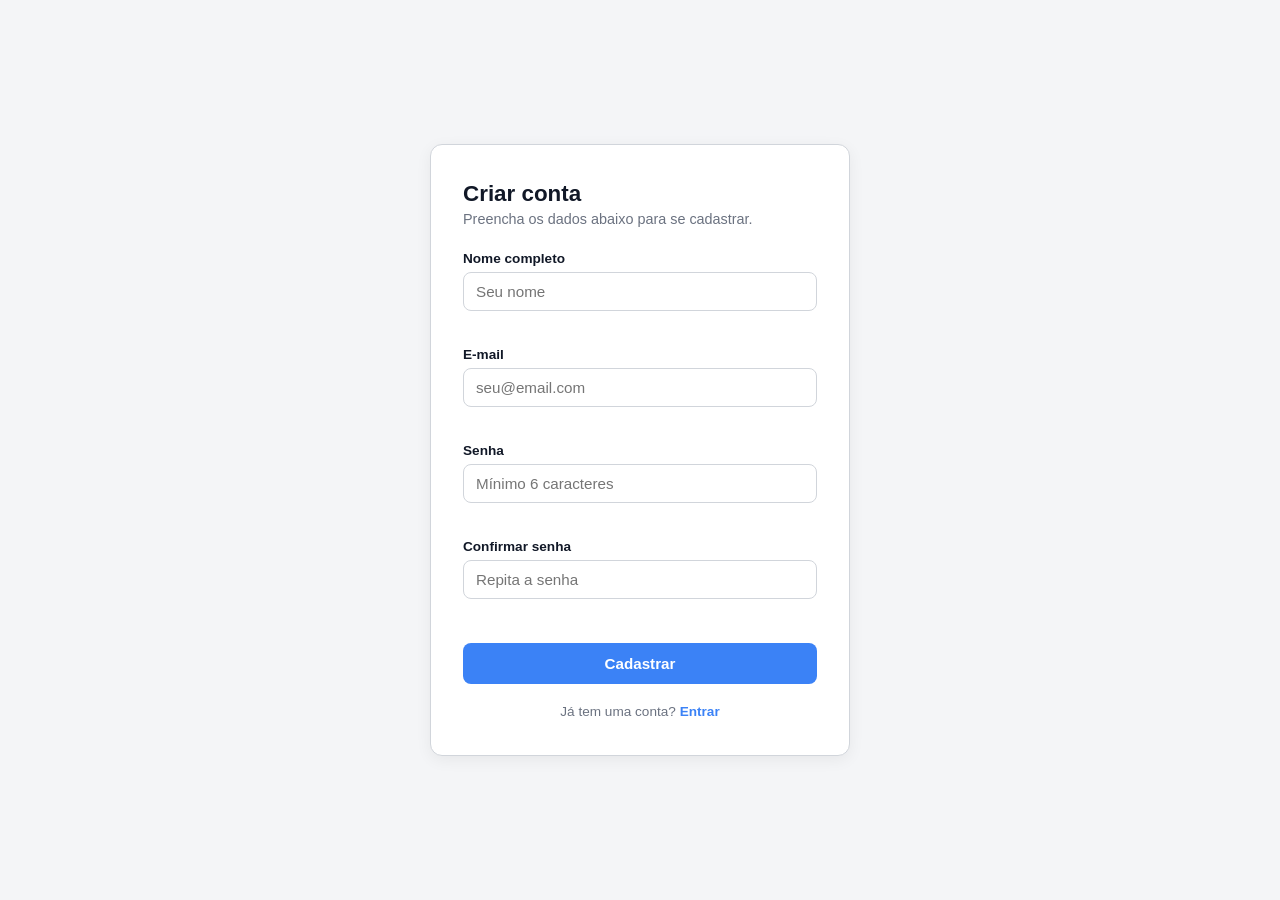
==== cadastro-usuario.html @ ff109d44 "cadastro do usuario no site" ====
<!DOCTYPE html>
<html lang="pt-BR">
<head>
<meta charset="UTF-8">
<meta name="viewport" content="width=device-width, initial-scale=1.0">
<title>Cadastro de Usuário</title>
<style>
  :root {
    --bg: #f4f5f7;
    --accent: #3b82f6;
    --accent-hover: #2563eb;
    --card-bg: #ffffff;
    --text-main: #111827;
    --text-muted: #6b7280;
    --border: #d1d5db;
    --error: #dc2626;
    --success: #16a34a;
  }

  * { box-sizing: border-box; }

  body {
    margin: 0;
    min-height: 100vh;
    font-family: "Segoe UI", Roboto, Arial, sans-serif;
    background: var(--bg);
    color: var(--text-main);
    display: flex;
    align-items: center;
    justify-content: center;
    padding: 24px;
  }

  .card {
    background: var(--card-bg);
    border: 1px solid var(--border);
    border-radius: 12px;
    padding: 36px 32px;
    width: 100%;
    max-width: 420px;
    box-shadow: 0 4px 16px rgba(0,0,0,0.06);
  }

  .card h1 {
    margin: 0 0 4px 0;
    font-size: 1.4rem;
  }

  .card p.subtitle {
    margin: 0 0 24px 0;
    color: var(--text-muted);
    font-size: 0.9rem;
  }

  form {
    display: flex;
    flex-direction: column;
    gap: 16px;
  }

  .field {
    display: flex;
    flex-direction: column;
    gap: 6px;
  }

  .field label {
    font-size: 0.85rem;
    font-weight: 600;
  }

  .field input {
    padding: 10px 12px;
    border: 1px solid var(--border);
    border-radius: 8px;
    font-size: 0.95rem;
    outline: none;
    transition: border-color 0.15s ease;
  }

  .field input:focus {
    border-color: var(--accent);
  }

  .field input.invalid {
    border-color: var(--error);
  }

  .field .error-msg {
    font-size: 0.78rem;
    color: var(--error);
    min-height: 14px;
  }

  .btn-submit {
    margin-top: 8px;
    background: var(--accent);
    color: #fff;
    border: none;
    border-radius: 8px;
    padding: 12px;
    font-size: 0.95rem;
    font-weight: 600;
    cursor: pointer;
    transition: background 0.15s ease;
  }

  .btn-submit:hover {
    background: var(--accent-hover);
  }

  .btn-submit:disabled {
    opacity: 0.6;
    cursor: not-allowed;
  }

  .status-msg {
    margin-top: 14px;
    font-size: 0.88rem;
    text-align: center;
    display: none;
  }

  .status-msg.success {
    color: var(--success);
    display: block;
  }

  .status-msg.error {
    color: var(--error);
    display: block;
  }

  .login-link {
    margin-top: 20px;
    text-align: center;
    font-size: 0.85rem;
    color: var(--text-muted);
  }

  .login-link a {
    color: var(--accent);
    text-decoration: none;
    font-weight: 600;
  }

  .login-link a:hover {
    text-decoration: underline;
  }
</style>
</head>
<body>

  <div class="card">
    <h1>Criar conta</h1>
    <p class="subtitle">Preencha os dados abaixo para se cadastrar.</p>

    <form id="cadastroForm" novalidate>
      <div class="field">
        <label for="nome">Nome completo</label>
        <input type="text" id="nome" name="nome" placeholder="Seu nome" autocomplete="name">
        <span class="error-msg" id="erroNome"></span>
      </div>

      <div class="field">
        <label for="email">E-mail</label>
        <input type="email" id="email" name="email" placeholder="seu@email.com" autocomplete="email">
        <span class="error-msg" id="erroEmail"></span>
      </div>

      <div class="field">
        <label for="senha">Senha</label>
        <input type="password" id="senha" name="senha" placeholder="Mínimo 6 caracteres" autocomplete="new-password">
        <span class="error-msg" id="erroSenha"></span>
      </div>

      <div class="field">
        <label for="confirmarSenha">Confirmar senha</label>
        <input type="password" id="confirmarSenha" name="confirmarSenha" placeholder="Repita a senha" autocomplete="new-password">
        <span class="error-msg" id="erroConfirmarSenha"></span>
      </div>

      <button type="submit" class="btn-submit" id="btnSubmit">Cadastrar</button>

      <div class="status-msg" id="statusMsg"></div>
    </form>

    <div class="login-link">
      Já tem uma conta? <a href="dashboard.html">Entrar</a>
    </div>
  </div>

  <script>
    const form = document.getElementById("cadastroForm");
    const statusMsg = document.getElementById("statusMsg");
    const btnSubmit = document.getElementById("btnSubmit");

    const campos = {
      nome: document.getElementById("nome"),
      email: document.getElementById("email"),
      senha: document.getElementById("senha"),
      confirmarSenha: document.getElementById("confirmarSenha"),
    };

    function limparErro(campo) {
      campo.classList.remove("invalid");
      document.getElementById("erro" + capitalize(campo.name)).textContent = "";
    }

    function mostrarErro(campo, mensagem) {
      campo.classList.add("invalid");
      document.getElementById("erro" + capitalize(campo.name)).textContent = mensagem;
    }

    function capitalize(str) {
      return str.charAt(0).toUpperCase() + str.slice(1);
    }

    function validarEmail(email) {
      return /^[^\s@]+@[^\s@]+\.[^\s@]+$/.test(email);
    }

    function usuarioJaExiste(email) {
      const usuarios = JSON.parse(localStorage.getItem("usuariosCadastrados") || "[]");
      return usuarios.some(u => u.email.toLowerCase() === email.toLowerCase());
    }

    function salvarUsuario(usuario) {
      const usuarios = JSON.parse(localStorage.getItem("usuariosCadastrados") || "[]");
      usuarios.push(usuario);
      localStorage.setItem("usuariosCadastrados", JSON.stringify(usuarios));
    }

    form.addEventListener("submit", function (e) {
      e.preventDefault();

      Object.values(campos).forEach(limparErro);
      statusMsg.className = "status-msg";
      statusMsg.textContent = "";

      let valido = true;

      const nome = campos.nome.value.trim();
      const email = campos.email.value.trim();
      const senha = campos.senha.value;
      const confirmarSenha = campos.confirmarSenha.value;

      if (nome.length < 3) {
        mostrarErro(campos.nome, "Informe seu nome completo.");
        valido = false;
      }

      if (!validarEmail(email)) {
        mostrarErro(campos.email, "Informe um e-mail válido.");
        valido = false;
      } else if (usuarioJaExiste(email)) {
        mostrarErro(campos.email, "Este e-mail já está cadastrado.");
        valido = false;
      }

      if (senha.length < 6) {
        mostrarErro(campos.senha, "A senha deve ter ao menos 6 caracteres.");
        valido = false;
      }

      if (confirmarSenha !== senha || confirmarSenha === "") {
        mostrarErro(campos.confirmarSenha, "As senhas não coincidem.");
        valido = false;
      }

      if (!valido) return;

      // Simulação de cadastro local.
      // Troque por uma chamada real à API/backend quando integrar.
      btnSubmit.disabled = true;
      btnSubmit.textContent = "Cadastrando...";

      setTimeout(() => {
        salvarUsuario({ nome, email });
        localStorage.setItem("usuarioLogado", JSON.stringify({ nome }));

        statusMsg.classList.add("success");
        statusMsg.textContent = "Cadastro realizado com sucesso! Redirecionando...";

        setTimeout(() => {
          window.location.href = "dashboard.html";
        }, 1200);
      }, 600);
    });
  </script>

</body>
</html>
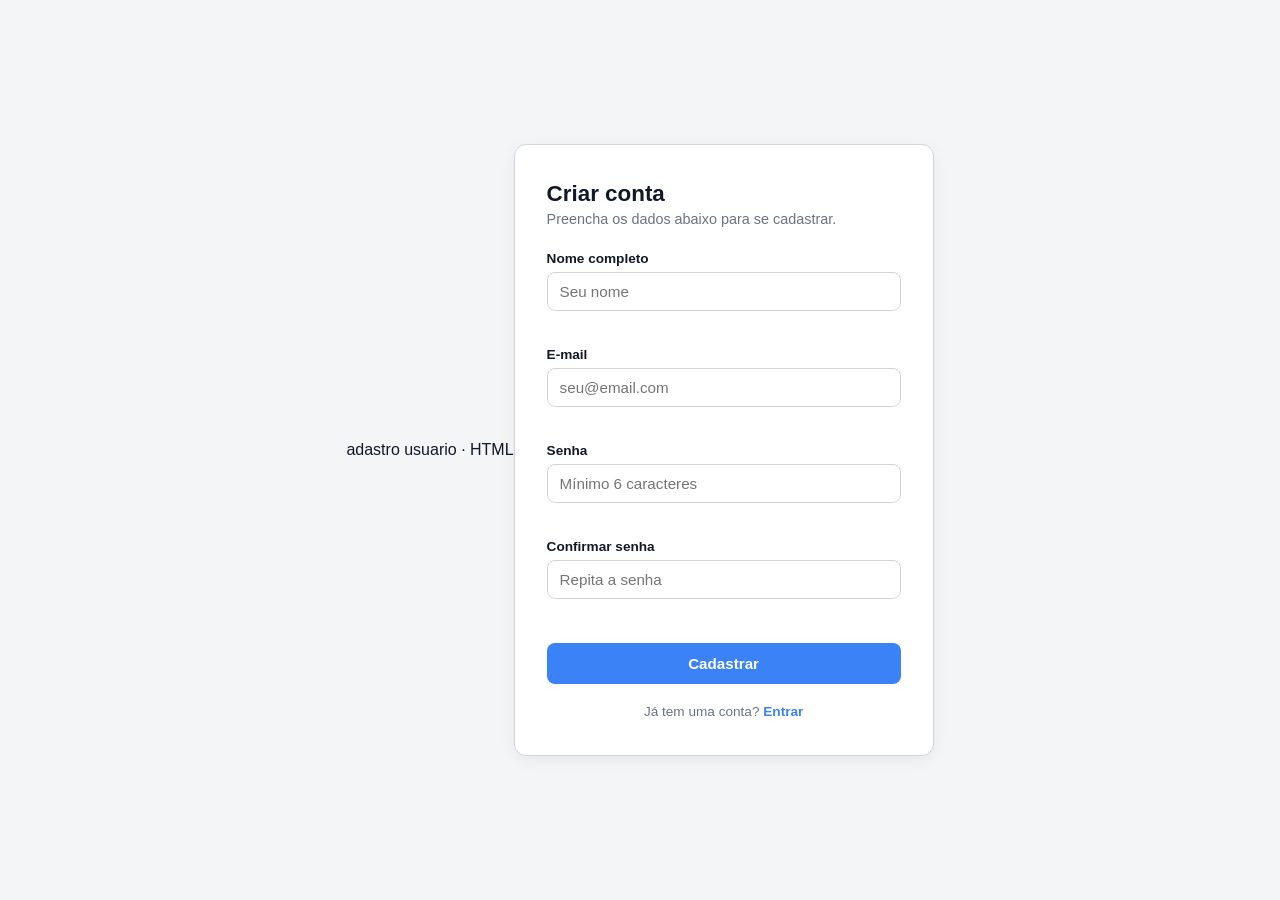
==== commit cc8539ef: "Merge pull request #1 from marcellegg/fix/revisao-completa Fix/revisao completa" ====
--- a/cadastro-usuario.html
+++ b/cadastro-usuario.html
@@ -1,3 +1,4 @@
+adastro usuario · HTML
 <!DOCTYPE html>
 <html lang="pt-BR">
 <head>
@@ -16,9 +17,9 @@
     --error: #dc2626;
     --success: #16a34a;
   }
-
+ 
   * { box-sizing: border-box; }
-
+ 
   body {
     margin: 0;
     min-height: 100vh;
@@ -30,7 +31,7 @@
     justify-content: center;
     padding: 24px;
   }
-
+ 
   .card {
     background: var(--card-bg);
     border: 1px solid var(--border);
@@ -40,35 +41,35 @@
     max-width: 420px;
     box-shadow: 0 4px 16px rgba(0,0,0,0.06);
   }
-
+ 
   .card h1 {
     margin: 0 0 4px 0;
     font-size: 1.4rem;
   }
-
+ 
   .card p.subtitle {
     margin: 0 0 24px 0;
     color: var(--text-muted);
     font-size: 0.9rem;
   }
-
+ 
   form {
     display: flex;
     flex-direction: column;
     gap: 16px;
   }
-
+ 
   .field {
     display: flex;
     flex-direction: column;
     gap: 6px;
   }
-
+ 
   .field label {
     font-size: 0.85rem;
     font-weight: 600;
   }
-
+ 
   .field input {
     padding: 10px 12px;
     border: 1px solid var(--border);
@@ -77,21 +78,21 @@
     outline: none;
     transition: border-color 0.15s ease;
   }
-
+ 
   .field input:focus {
     border-color: var(--accent);
   }
-
+ 
   .field input.invalid {
     border-color: var(--error);
   }
-
+ 
   .field .error-msg {
     font-size: 0.78rem;
     color: var(--error);
     min-height: 14px;
   }
-
+ 
   .btn-submit {
     margin-top: 8px;
     background: var(--accent);
@@ -104,152 +105,152 @@
     cursor: pointer;
     transition: background 0.15s ease;
   }
-
+ 
   .btn-submit:hover {
     background: var(--accent-hover);
   }
-
+ 
   .btn-submit:disabled {
     opacity: 0.6;
     cursor: not-allowed;
   }
-
+ 
   .status-msg {
     margin-top: 14px;
     font-size: 0.88rem;
     text-align: center;
     display: none;
   }
-
+ 
   .status-msg.success {
     color: var(--success);
     display: block;
   }
-
+ 
   .status-msg.error {
     color: var(--error);
     display: block;
   }
-
+ 
   .login-link {
     margin-top: 20px;
     text-align: center;
     font-size: 0.85rem;
     color: var(--text-muted);
   }
-
+ 
   .login-link a {
     color: var(--accent);
     text-decoration: none;
     font-weight: 600;
   }
-
+ 
   .login-link a:hover {
     text-decoration: underline;
   }
 </style>
 </head>
 <body>
-
+ 
   <div class="card">
     <h1>Criar conta</h1>
     <p class="subtitle">Preencha os dados abaixo para se cadastrar.</p>
-
+ 
     <form id="cadastroForm" novalidate>
       <div class="field">
         <label for="nome">Nome completo</label>
         <input type="text" id="nome" name="nome" placeholder="Seu nome" autocomplete="name">
         <span class="error-msg" id="erroNome"></span>
       </div>
-
+ 
       <div class="field">
         <label for="email">E-mail</label>
         <input type="email" id="email" name="email" placeholder="seu@email.com" autocomplete="email">
         <span class="error-msg" id="erroEmail"></span>
       </div>
-
+ 
       <div class="field">
         <label for="senha">Senha</label>
         <input type="password" id="senha" name="senha" placeholder="Mínimo 6 caracteres" autocomplete="new-password">
         <span class="error-msg" id="erroSenha"></span>
       </div>
-
+ 
       <div class="field">
         <label for="confirmarSenha">Confirmar senha</label>
         <input type="password" id="confirmarSenha" name="confirmarSenha" placeholder="Repita a senha" autocomplete="new-password">
         <span class="error-msg" id="erroConfirmarSenha"></span>
       </div>
-
+ 
       <button type="submit" class="btn-submit" id="btnSubmit">Cadastrar</button>
-
+ 
       <div class="status-msg" id="statusMsg"></div>
     </form>
-
+ 
     <div class="login-link">
-      Já tem uma conta? <a href="dashboard.html">Entrar</a>
+      Já tem uma conta? <a href="index.html">Entrar</a>
     </div>
   </div>
-
+ 
   <script>
     const form = document.getElementById("cadastroForm");
     const statusMsg = document.getElementById("statusMsg");
     const btnSubmit = document.getElementById("btnSubmit");
-
+ 
     const campos = {
       nome: document.getElementById("nome"),
       email: document.getElementById("email"),
       senha: document.getElementById("senha"),
       confirmarSenha: document.getElementById("confirmarSenha"),
     };
-
+ 
     function limparErro(campo) {
       campo.classList.remove("invalid");
       document.getElementById("erro" + capitalize(campo.name)).textContent = "";
     }
-
+ 
     function mostrarErro(campo, mensagem) {
       campo.classList.add("invalid");
       document.getElementById("erro" + capitalize(campo.name)).textContent = mensagem;
     }
-
+ 
     function capitalize(str) {
       return str.charAt(0).toUpperCase() + str.slice(1);
     }
-
+ 
     function validarEmail(email) {
       return /^[^\s@]+@[^\s@]+\.[^\s@]+$/.test(email);
     }
-
+ 
     function usuarioJaExiste(email) {
       const usuarios = JSON.parse(localStorage.getItem("usuariosCadastrados") || "[]");
       return usuarios.some(u => u.email.toLowerCase() === email.toLowerCase());
     }
-
+ 
     function salvarUsuario(usuario) {
       const usuarios = JSON.parse(localStorage.getItem("usuariosCadastrados") || "[]");
       usuarios.push(usuario);
       localStorage.setItem("usuariosCadastrados", JSON.stringify(usuarios));
     }
-
+ 
     form.addEventListener("submit", function (e) {
       e.preventDefault();
-
+ 
       Object.values(campos).forEach(limparErro);
       statusMsg.className = "status-msg";
       statusMsg.textContent = "";
-
+ 
       let valido = true;
-
+ 
       const nome = campos.nome.value.trim();
       const email = campos.email.value.trim();
       const senha = campos.senha.value;
       const confirmarSenha = campos.confirmarSenha.value;
-
+ 
       if (nome.length < 3) {
         mostrarErro(campos.nome, "Informe seu nome completo.");
         valido = false;
       }
-
+ 
       if (!validarEmail(email)) {
         mostrarErro(campos.email, "Informe um e-mail válido.");
         valido = false;
@@ -257,37 +258,38 @@
         mostrarErro(campos.email, "Este e-mail já está cadastrado.");
         valido = false;
       }
-
+ 
       if (senha.length < 6) {
         mostrarErro(campos.senha, "A senha deve ter ao menos 6 caracteres.");
         valido = false;
       }
-
+ 
       if (confirmarSenha !== senha || confirmarSenha === "") {
         mostrarErro(campos.confirmarSenha, "As senhas não coincidem.");
         valido = false;
       }
-
+ 
       if (!valido) return;
-
+ 
       // Simulação de cadastro local.
       // Troque por uma chamada real à API/backend quando integrar.
       btnSubmit.disabled = true;
       btnSubmit.textContent = "Cadastrando...";
-
+ 
       setTimeout(() => {
         salvarUsuario({ nome, email });
         localStorage.setItem("usuarioLogado", JSON.stringify({ nome }));
-
+        localStorage.setItem("ultimoAcesso", new Date().toLocaleString("pt-BR"));
+ 
         statusMsg.classList.add("success");
         statusMsg.textContent = "Cadastro realizado com sucesso! Redirecionando...";
-
+ 
         setTimeout(() => {
           window.location.href = "dashboard.html";
         }, 1200);
       }, 600);
     });
   </script>
-
+ 
 </body>
 </html>
